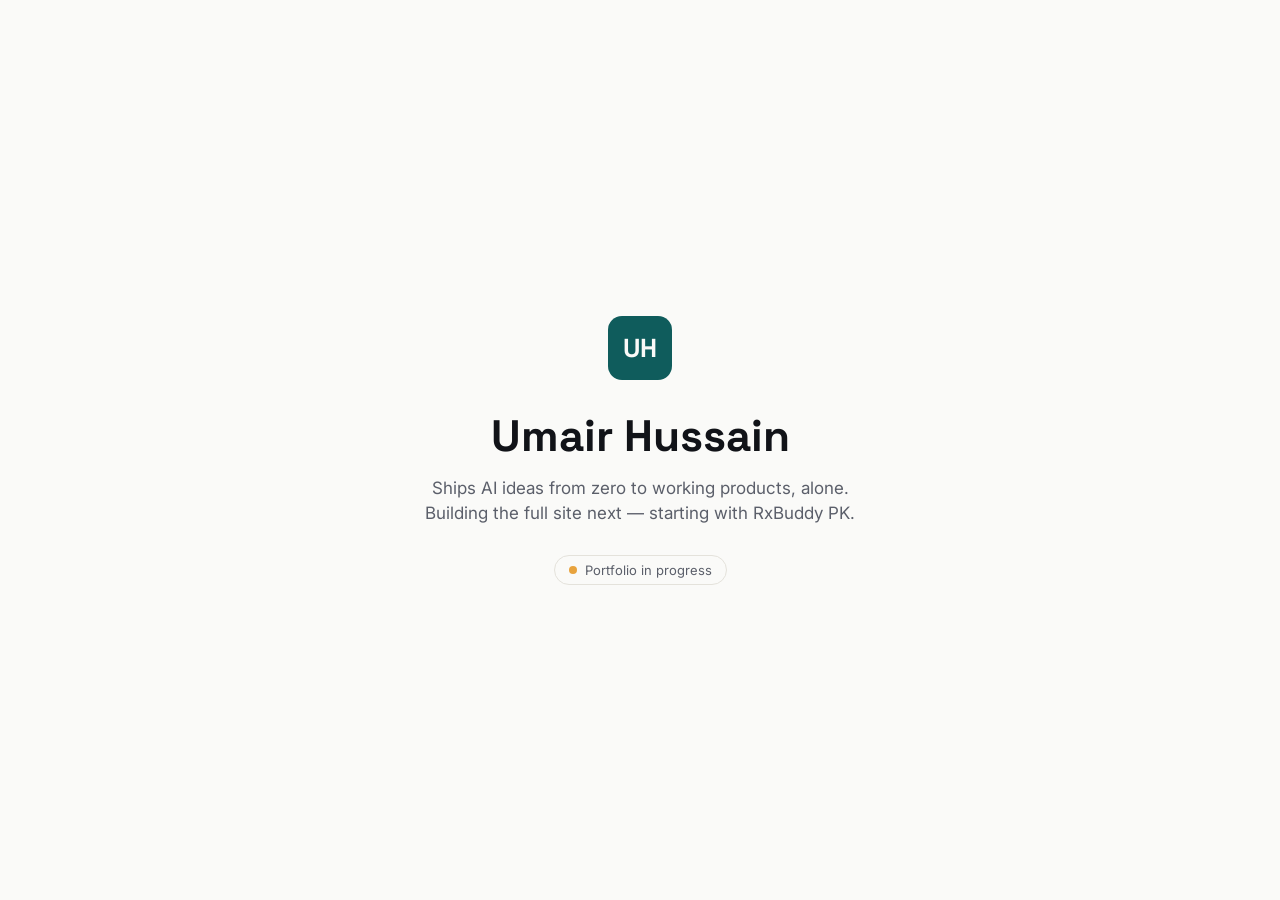
==== index.html @ 90964fb9 "Add files via upload" ====
<!DOCTYPE html>
<html lang="en">
<head>
<meta charset="UTF-8">
<meta name="viewport" content="width=device-width, initial-scale=1.0">
<title>Umair Hussain</title>
<link rel="preconnect" href="https://fonts.googleapis.com">
<link rel="preconnect" href="https://fonts.gstatic.com" crossorigin>
<link href="https://fonts.googleapis.com/css2?family=Space+Grotesk:wght@700&family=Inter:wght@400;500&display=swap" rel="stylesheet">
<style>
  :root {
    --main: #0F5C5C;
    --ink: #111318;
    --bg: #FAFAF8;
    --accent: #E8A33D;
    --muted: #5B5F6A;
  }
  * { box-sizing: border-box; }
  body {
    margin: 0;
    min-height: 100vh;
    display: flex;
    flex-direction: column;
    align-items: center;
    justify-content: center;
    background: var(--bg);
    color: var(--ink);
    font-family: 'Inter', sans-serif;
    text-align: center;
    padding: 24px;
  }
  .mark {
    width: 64px;
    height: 64px;
    background: var(--main);
    border-radius: 14px;
    display: flex;
    align-items: center;
    justify-content: center;
    margin-bottom: 28px;
  }
  .mark span {
    font-family: 'Space Grotesk', sans-serif;
    font-weight: 700;
    font-size: 26px;
    color: var(--bg);
  }
  h1 {
    font-family: 'Space Grotesk', sans-serif;
    font-weight: 700;
    font-size: clamp(28px, 5vw, 44px);
    margin: 0 0 12px 0;
  }
  p.tag {
    color: var(--muted);
    font-size: 17px;
    max-width: 480px;
    margin: 0 0 28px 0;
    line-height: 1.5;
  }
  .status {
    display: inline-flex;
    align-items: center;
    gap: 8px;
    font-size: 13px;
    color: var(--muted);
    border: 1px solid #E4E2DB;
    padding: 6px 14px;
    border-radius: 999px;
  }
  .dot {
    width: 8px;
    height: 8px;
    border-radius: 50%;
    background: var(--accent);
  }
</style>
</head>
<body>
  <div class="mark"><span>UH</span></div>
  <h1>Umair Hussain</h1>
  <p class="tag">Ships AI ideas from zero to working products, alone. Building the full site next — starting with RxBuddy PK.</p>
  <div class="status"><span class="dot"></span> Portfolio in progress</div>
</body>
</html>
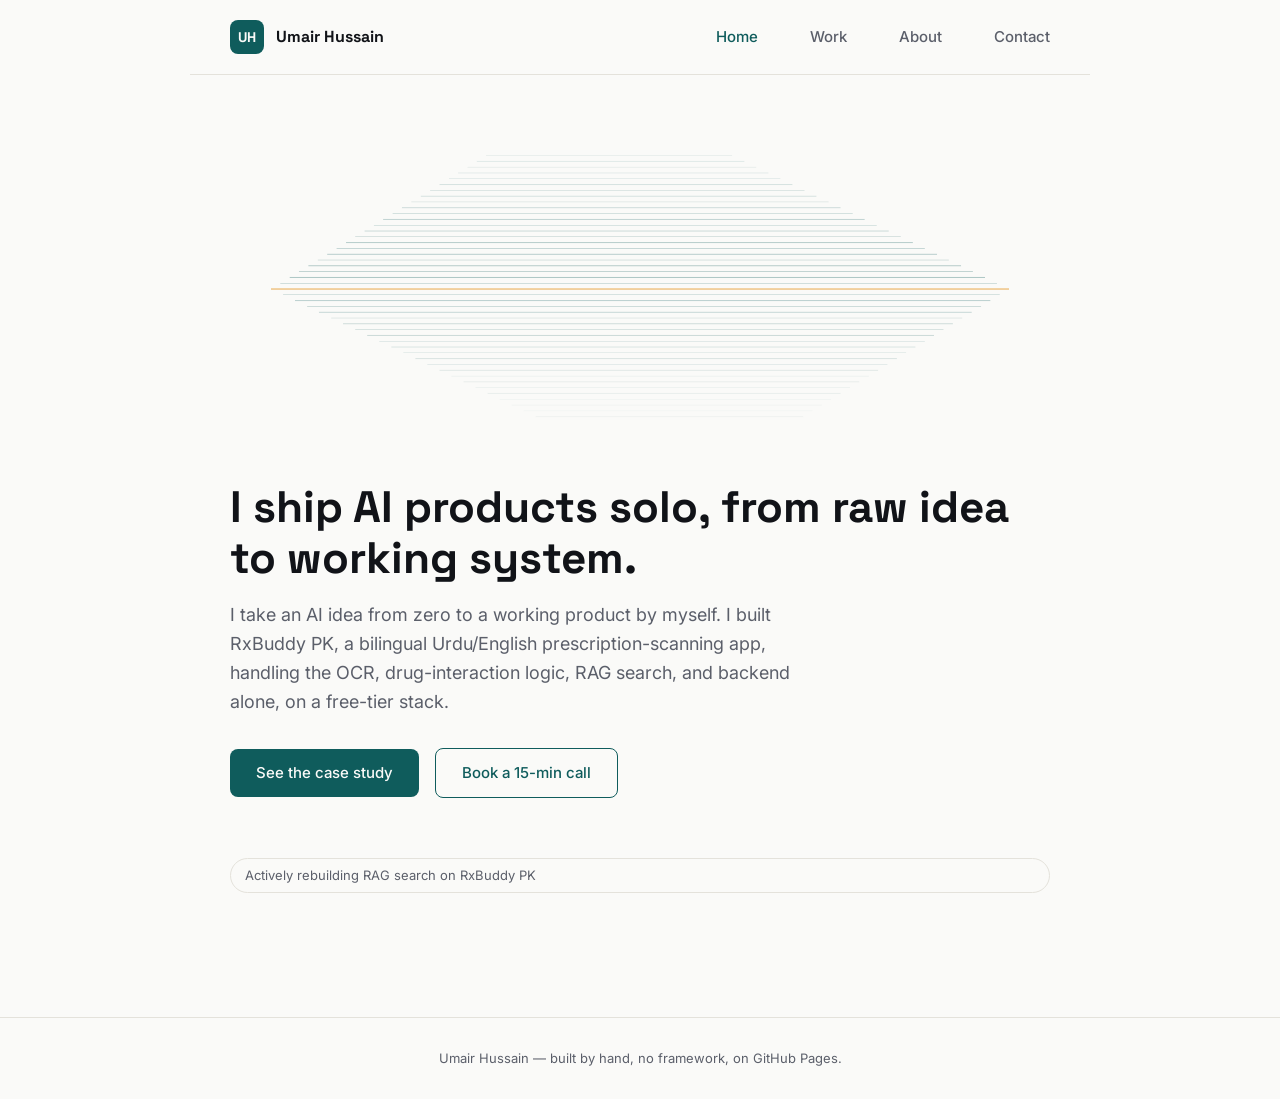
==== commit 6d837e01: "Add files via upload" ====
--- a/index.html
+++ b/index.html
@@ -3,83 +3,37 @@
 <head>
 <meta charset="UTF-8">
 <meta name="viewport" content="width=device-width, initial-scale=1.0">
-<title>Umair Hussain</title>
+<title>Umair Hussain — AI Product Builder</title>
+<link rel="icon" href="images/favicon_32.png">
 <link rel="preconnect" href="https://fonts.googleapis.com">
 <link rel="preconnect" href="https://fonts.gstatic.com" crossorigin>
-<link href="https://fonts.googleapis.com/css2?family=Space+Grotesk:wght@700&family=Inter:wght@400;500&display=swap" rel="stylesheet">
-<style>
-  :root {
-    --main: #0F5C5C;
-    --ink: #111318;
-    --bg: #FAFAF8;
-    --accent: #E8A33D;
-    --muted: #5B5F6A;
-  }
-  * { box-sizing: border-box; }
-  body {
-    margin: 0;
-    min-height: 100vh;
-    display: flex;
-    flex-direction: column;
-    align-items: center;
-    justify-content: center;
-    background: var(--bg);
-    color: var(--ink);
-    font-family: 'Inter', sans-serif;
-    text-align: center;
-    padding: 24px;
-  }
-  .mark {
-    width: 64px;
-    height: 64px;
-    background: var(--main);
-    border-radius: 14px;
-    display: flex;
-    align-items: center;
-    justify-content: center;
-    margin-bottom: 28px;
-  }
-  .mark span {
-    font-family: 'Space Grotesk', sans-serif;
-    font-weight: 700;
-    font-size: 26px;
-    color: var(--bg);
-  }
-  h1 {
-    font-family: 'Space Grotesk', sans-serif;
-    font-weight: 700;
-    font-size: clamp(28px, 5vw, 44px);
-    margin: 0 0 12px 0;
-  }
-  p.tag {
-    color: var(--muted);
-    font-size: 17px;
-    max-width: 480px;
-    margin: 0 0 28px 0;
-    line-height: 1.5;
-  }
-  .status {
-    display: inline-flex;
-    align-items: center;
-    gap: 8px;
-    font-size: 13px;
-    color: var(--muted);
-    border: 1px solid #E4E2DB;
-    padding: 6px 14px;
-    border-radius: 999px;
-  }
-  .dot {
-    width: 8px;
-    height: 8px;
-    border-radius: 50%;
-    background: var(--accent);
-  }
-</style>
+<link href="https://fonts.googleapis.com/css2?family=Space+Grotesk:wght@700&family=Inter:wght@400;500;600&display=swap" rel="stylesheet">
+<link rel="stylesheet" href="style.css">
 </head>
 <body>
-  <div class="mark"><span>UH</span></div>
-  <h1>Umair Hussain</h1>
-  <p class="tag">Ships AI ideas from zero to working products, alone. Building the full site next — starting with RxBuddy PK.</p>
-  <div class="status"><span class="dot"></span> Portfolio in progress</div>
+<header>
+  <a class="brand" href="index.html">
+    <div class="mark"><span>UH</span></div>
+    <span class="brand-name">Umair Hussain</span>
+  </a>
+  <nav>
+    <a href="index.html" class="active">Home</a>
+    <a href="work.html">Work</a>
+    <a href="about.html">About</a>
+    <a href="contact.html">Contact</a>
+  </nav>
+</header>
+
+<main>
+  <img class="hero-banner" src="images/hero_b.png" alt="">
+  <h1>I ship AI products solo, from raw idea to working system.</h1>
+  <p class="tag">I take an AI idea from zero to a working product by myself. I built RxBuddy PK, a bilingual Urdu/English prescription-scanning app, handling the OCR, drug-interaction logic, RAG search, and backend alone, on a free-tier stack.</p>
+  <a class="cta" href="work.html">See the case study</a>
+  <a class="cta secondary" href="contact.html">Book a 15-min call</a>
+
+  <div class="status" style="display:block; margin-top:60px;"><span class="dot"></span> Actively rebuilding RAG search on RxBuddy PK</div>
+</main>
+
+<footer>Umair Hussain — built by hand, no framework, on GitHub Pages.</footer>
 </body>
 </html>
--- a/style.css
+++ b/style.css
@@ -0,0 +1,81 @@
+:root {
+  --main: #0F5C5C;
+  --ink: #111318;
+  --bg: #FAFAF8;
+  --accent: #E8A33D;
+  --muted: #5B5F6A;
+  --line: #E4E2DB;
+}
+* { box-sizing: border-box; }
+body {
+  margin: 0;
+  background: var(--bg);
+  color: var(--ink);
+  font-family: 'Inter', sans-serif;
+  line-height: 1.6;
+}
+header {
+  display: flex;
+  align-items: center;
+  justify-content: space-between;
+  padding: 20px 40px;
+  border-bottom: 1px solid var(--line);
+  max-width: 900px;
+  margin: 0 auto;
+}
+.brand { display: flex; align-items: center; gap: 12px; text-decoration: none; color: var(--ink); }
+.mark { width: 34px; height: 34px; background: var(--main); border-radius: 8px; display: flex; align-items: center; justify-content: center; }
+.mark span { font-family: 'Space Grotesk', sans-serif; font-weight: 700; font-size: 14px; color: var(--bg); }
+.brand-name { font-family: 'Space Grotesk', sans-serif; font-weight: 700; font-size: 16px; }
+nav { display: flex; gap: 28px; }
+nav a { color: var(--muted); text-decoration: none; font-size: 15px; font-weight: 500; margin-left: 24px; }
+nav a:first-child { margin-left: 0; }
+nav a:hover, nav a.active { color: var(--main); }
+main { max-width: 900px; margin: 0 auto; padding: 60px 40px 100px; }
+h1 { font-family: 'Space Grotesk', sans-serif; font-weight: 700; font-size: clamp(30px, 5vw, 44px); line-height: 1.15; margin: 0 0 18px; }
+h2 { font-family: 'Space Grotesk', sans-serif; font-weight: 700; font-size: 24px; margin: 40px 0 14px; }
+p { color: var(--ink); font-size: 17px; margin: 0 0 16px; }
+.tag { color: var(--muted); font-size: 18px; max-width: 560px; margin-bottom: 32px; }
+.cta {
+  display: inline-block;
+  background: var(--main);
+  color: var(--bg);
+  text-decoration: none;
+  padding: 12px 26px;
+  border-radius: 8px;
+  font-weight: 500;
+  font-size: 15px;
+}
+.cta:hover { opacity: 0.9; }
+.cta.secondary { background: transparent; border: 1.5px solid var(--main); color: var(--main); margin-left: 12px; }
+img.shot { width: 100%; border-radius: 10px; border: 1px solid var(--line); margin: 24px 0; }
+.hero-banner { width: 100%; border-radius: 10px; margin: 0 0 32px; }
+.status {
+  display: inline-flex; align-items: center; gap: 8px; font-size: 13px; color: var(--muted);
+  border: 1px solid var(--line); padding: 6px 14px; border-radius: 999px; margin-bottom: 24px;
+}
+.dot { width: 8px; height: 8px; border-radius: 50%; background: var(--accent); }
+footer { text-align: center; padding: 30px; color: var(--muted); font-size: 13px; border-top: 1px solid var(--line); }
+ul.ugly { padding-left: 20px; }
+ul.ugly li { margin-bottom: 8px; color: var(--muted); }
+
+/* Mobile fixes — found by testing at real phone width (375px) */
+@media (max-width: 600px) {
+  header {
+    flex-direction: column;
+    align-items: flex-start;
+    gap: 14px;
+    padding: 18px 20px;
+  }
+  nav {
+    flex-wrap: wrap;
+    gap: 4px;
+    width: 100%;
+  }
+  nav a { margin-left: 0; margin-right: 20px; font-size: 15px; }
+  main { padding: 36px 20px 70px; }
+  h1 { font-size: 26px; }
+  .cta { display: block; width: 100%; text-align: center; box-sizing: border-box; }
+  .cta.secondary { margin-left: 0 !important; margin-top: 12px; }
+  img.shot { image-rendering: -webkit-optimize-contrast; }
+}
